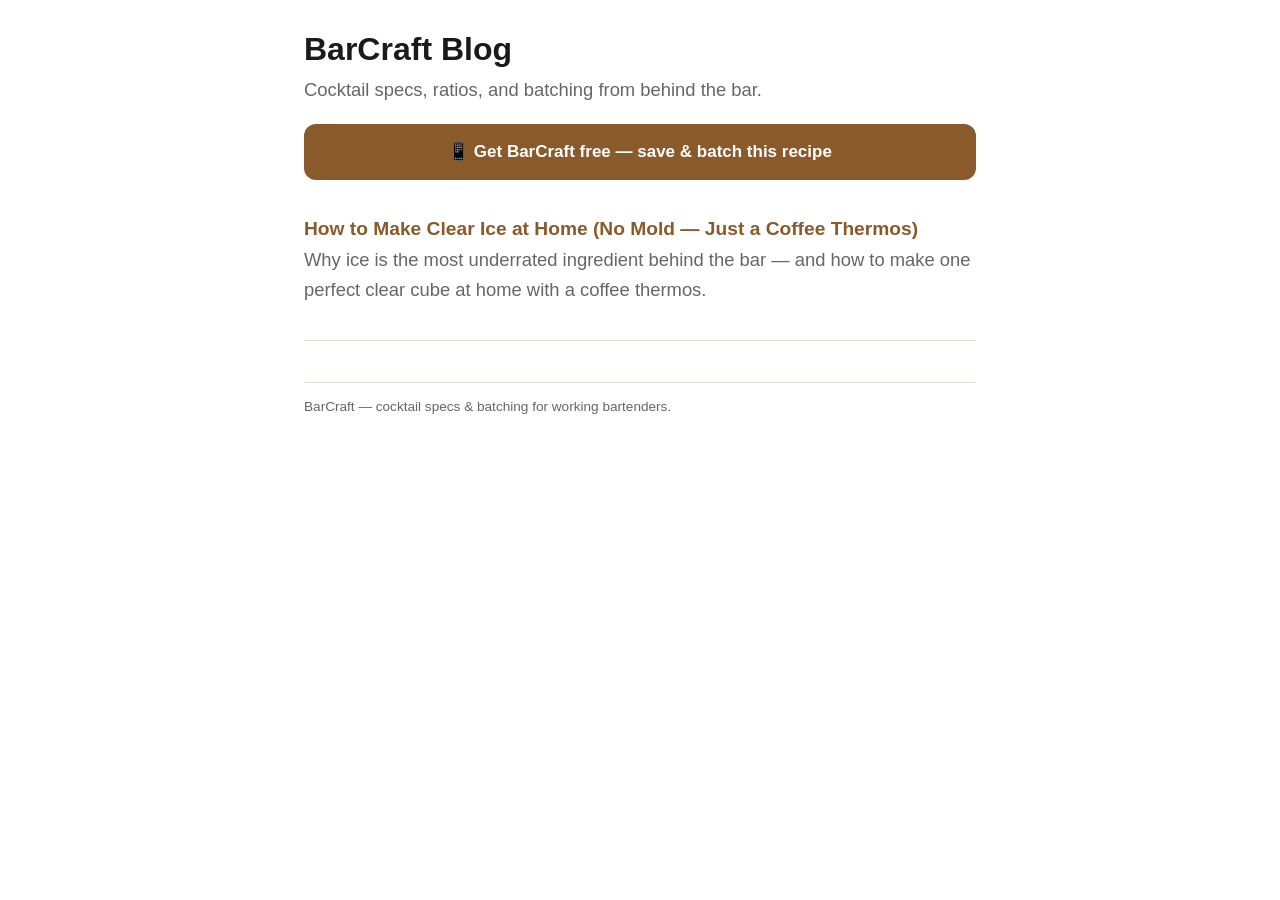
==== blog/index.html @ a0a1fec4 "blog: publish 1 post(s) [2026-07-14 11:52 UTC]" ====
<!doctype html><html lang="en"><head><meta charset="utf-8"><meta name="viewport" content="width=device-width,initial-scale=1"><title>BarCraft Blog — cocktail recipes, ratios &amp; batching</title><meta name="description" content="Cocktail specs, ratios, and batching tips from a working bartender. Download BarCraft to save and scale any recipe."><link rel="canonical" href="https://barcraft.bar/blog/"><meta property="og:type" content="article"><meta property="og:title" content="BarCraft Blog — cocktail recipes, ratios &amp; batching"><meta property="og:description" content="Cocktail specs, ratios, and batching tips from a working bartender. Download BarCraft to save and scale any recipe."><meta property="og:url" content="https://barcraft.bar/blog/"><meta property="og:site_name" content="BarCraft"><meta name="twitter:card" content="summary"><style>
:root{--fg:#1a1a1a;--muted:#666;--bg:#fff;--card:#f6f4f0;--accent:#8a5a2b;--line:#e5e0d8}
@media(prefers-color-scheme:dark){:root{--fg:#ececec;--muted:#9a9a9a;--bg:#141414;--card:#1e1c1a;--accent:#d6a06a;--line:#2a2724}}
*{box-sizing:border-box}
body{margin:0;font:17px/1.65 -apple-system,BlinkMacSystemFont,"Segoe UI",Roboto,Helvetica,Arial,sans-serif;color:var(--fg);background:var(--bg)}
.wrap{max-width:720px;margin:0 auto;padding:24px}
a{color:var(--accent)}
img{max-width:100%;height:auto;border-radius:10px}
h1{font-size:2rem;line-height:1.2;margin:.2em 0}
.dek{color:var(--muted);font-size:1.15rem;margin:0 0 1em}
.byline{color:var(--muted);font-size:.9rem;margin-bottom:1.5em}
.spec-card{background:var(--card);border:1px solid var(--line);border-radius:14px;padding:20px 24px;margin:1.5em 0}
.spec-card h2{margin-top:0}
.spec-meta{display:flex;flex-wrap:wrap;gap:16px;color:var(--muted);font-size:.95rem;margin-top:12px}
.cta{display:block;background:var(--accent);color:#fff;text-decoration:none;text-align:center;font-weight:600;padding:14px 20px;border-radius:12px;margin:2em 0}
.cta.small{margin:1em 0}
.posts{list-style:none;padding:0}
.posts li{padding:16px 0;border-bottom:1px solid var(--line)}
.posts a{font-size:1.2rem;font-weight:600;text-decoration:none}
footer{color:var(--muted);font-size:.85rem;margin-top:3em;border-top:1px solid var(--line);padding-top:1em}
</style><script type="application/ld+json">{"@context": "https://schema.org", "@type": "Blog", "name": "BarCraft Blog", "url": "https://barcraft.bar/blog/"}</script></head><body><main class="wrap"><h1>BarCraft Blog</h1><p class="dek">Cocktail specs, ratios, and batching from behind the bar.</p><a class="cta small" href="https://barcraft.bar/">📱 Get BarCraft free — save &amp; batch this recipe</a><ul class="posts"><li><a href="how-important-is-the-ice-you-use-very.html">How to Make Clear Ice at Home (No Mold — Just a Coffee Thermos)</a><div class="dek">Why ice is the most underrated ingredient behind the bar — and how to make one perfect clear cube at home with a coffee thermos.</div></li></ul><footer>BarCraft — cocktail specs & batching for working bartenders.</footer></main></body></html>
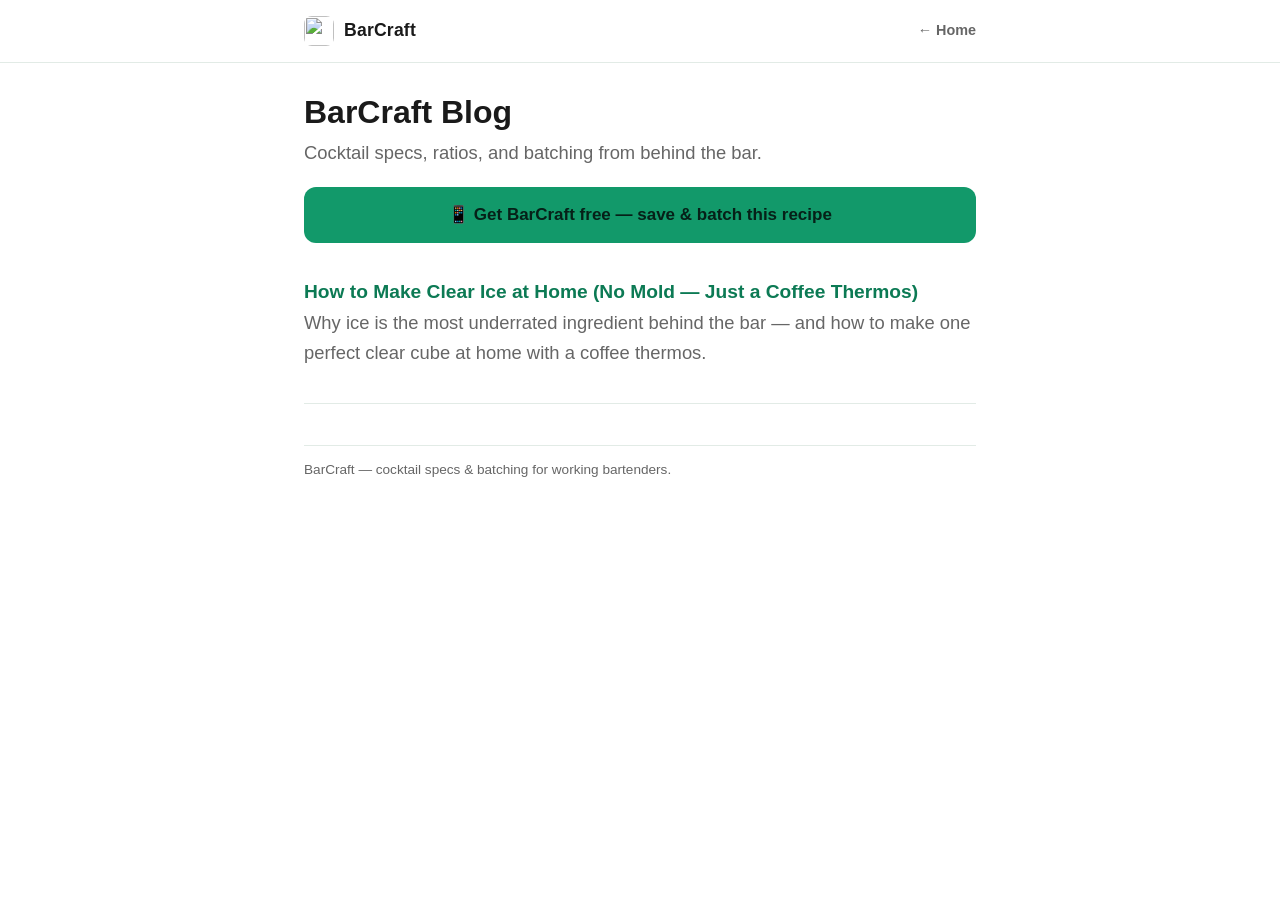
==== commit 2c6e31f1: "blog: green palette + site header on exported pages (interim, matches current template) Hand-applies" ====
--- a/blog/index.html
+++ b/blog/index.html
@@ -1,10 +1,10 @@
 <!doctype html><html lang="en"><head><meta charset="utf-8"><meta name="viewport" content="width=device-width,initial-scale=1"><title>BarCraft Blog — cocktail recipes, ratios &amp; batching</title><meta name="description" content="Cocktail specs, ratios, and batching tips from a working bartender. Download BarCraft to save and scale any recipe."><link rel="canonical" href="https://barcraft.bar/blog/"><meta property="og:type" content="article"><meta property="og:title" content="BarCraft Blog — cocktail recipes, ratios &amp; batching"><meta property="og:description" content="Cocktail specs, ratios, and batching tips from a working bartender. Download BarCraft to save and scale any recipe."><meta property="og:url" content="https://barcraft.bar/blog/"><meta property="og:site_name" content="BarCraft"><meta name="twitter:card" content="summary"><style>
-:root{--fg:#1a1a1a;--muted:#666;--bg:#fff;--card:#f6f4f0;--accent:#8a5a2b;--line:#e5e0d8}
-@media(prefers-color-scheme:dark){:root{--fg:#ececec;--muted:#9a9a9a;--bg:#141414;--card:#1e1c1a;--accent:#d6a06a;--line:#2a2724}}
+:root{--fg:#1a1a1a;--muted:#666;--bg:#fff;--card:#f3f8f5;--accent:#12996a;--accent-ink:#0c7a54;--line:#e2ebe6}
+@media(prefers-color-scheme:dark){:root{--fg:#f5f5f5;--muted:#a3a8b3;--bg:#0f1115;--card:#1a1d23;--accent:#5dd39e;--accent-ink:#5dd39e;--line:#2a2e37}}
 *{box-sizing:border-box}
 body{margin:0;font:17px/1.65 -apple-system,BlinkMacSystemFont,"Segoe UI",Roboto,Helvetica,Arial,sans-serif;color:var(--fg);background:var(--bg)}
 .wrap{max-width:720px;margin:0 auto;padding:24px}
-a{color:var(--accent)}
+a{color:var(--accent-ink)}
 img{max-width:100%;height:auto;border-radius:10px}
 h1{font-size:2rem;line-height:1.2;margin:.2em 0}
 .dek{color:var(--muted);font-size:1.15rem;margin:0 0 1em}
@@ -12,10 +12,16 @@
 .spec-card{background:var(--card);border:1px solid var(--line);border-radius:14px;padding:20px 24px;margin:1.5em 0}
 .spec-card h2{margin-top:0}
 .spec-meta{display:flex;flex-wrap:wrap;gap:16px;color:var(--muted);font-size:.95rem;margin-top:12px}
-.cta{display:block;background:var(--accent);color:#fff;text-decoration:none;text-align:center;font-weight:600;padding:14px 20px;border-radius:12px;margin:2em 0}
+.cta{display:block;background:var(--accent);color:#062018;text-decoration:none;text-align:center;font-weight:700;padding:14px 20px;border-radius:12px;margin:2em 0}
 .cta.small{margin:1em 0}
 .posts{list-style:none;padding:0}
 .posts li{padding:16px 0;border-bottom:1px solid var(--line)}
 .posts a{font-size:1.2rem;font-weight:600;text-decoration:none}
 footer{color:var(--muted);font-size:.85rem;margin-top:3em;border-top:1px solid var(--line);padding-top:1em}
-</style><script type="application/ld+json">{"@context": "https://schema.org", "@type": "Blog", "name": "BarCraft Blog", "url": "https://barcraft.bar/blog/"}</script></head><body><main class="wrap"><h1>BarCraft Blog</h1><p class="dek">Cocktail specs, ratios, and batching from behind the bar.</p><a class="cta small" href="https://barcraft.bar/">📱 Get BarCraft free — save &amp; batch this recipe</a><ul class="posts"><li><a href="how-important-is-the-ice-you-use-very.html">How to Make Clear Ice at Home (No Mold — Just a Coffee Thermos)</a><div class="dek">Why ice is the most underrated ingredient behind the bar — and how to make one perfect clear cube at home with a coffee thermos.</div></li></ul><footer>BarCraft — cocktail specs & batching for working bartenders.</footer></main></body></html>+.site-header{border-bottom:1px solid var(--line);background:var(--bg)}
+.site-header .bar{max-width:720px;margin:0 auto;padding:16px 24px;display:flex;align-items:center;gap:12px}
+.site-header .brand{display:flex;align-items:center;gap:10px;text-decoration:none;color:var(--fg);font-weight:700;font-size:1.1rem;letter-spacing:.2px}
+.site-header .brand img{width:30px;height:30px;border-radius:8px}
+.site-header .tag{margin-left:auto;color:var(--muted);text-decoration:none;font-size:.9rem;font-weight:600}
+.site-header .tag:hover{color:var(--accent-ink)}
+</style><script type="application/ld+json">{"@context": "https://schema.org", "@type": "Blog", "name": "BarCraft Blog", "url": "https://barcraft.bar/blog/"}</script></head><body><header class="site-header"><div class="bar"><a class="brand" href="https://barcraft.bar/"><img src="/assets/logo.png" alt="">BarCraft</a><a class="tag" href="https://barcraft.bar/">← Home</a></div></header><main class="wrap"><h1>BarCraft Blog</h1><p class="dek">Cocktail specs, ratios, and batching from behind the bar.</p><a class="cta small" href="https://barcraft.bar/">📱 Get BarCraft free — save &amp; batch this recipe</a><ul class="posts"><li><a href="how-important-is-the-ice-you-use-very.html">How to Make Clear Ice at Home (No Mold — Just a Coffee Thermos)</a><div class="dek">Why ice is the most underrated ingredient behind the bar — and how to make one perfect clear cube at home with a coffee thermos.</div></li></ul><footer>BarCraft — cocktail specs & batching for working bartenders.</footer></main></body></html>
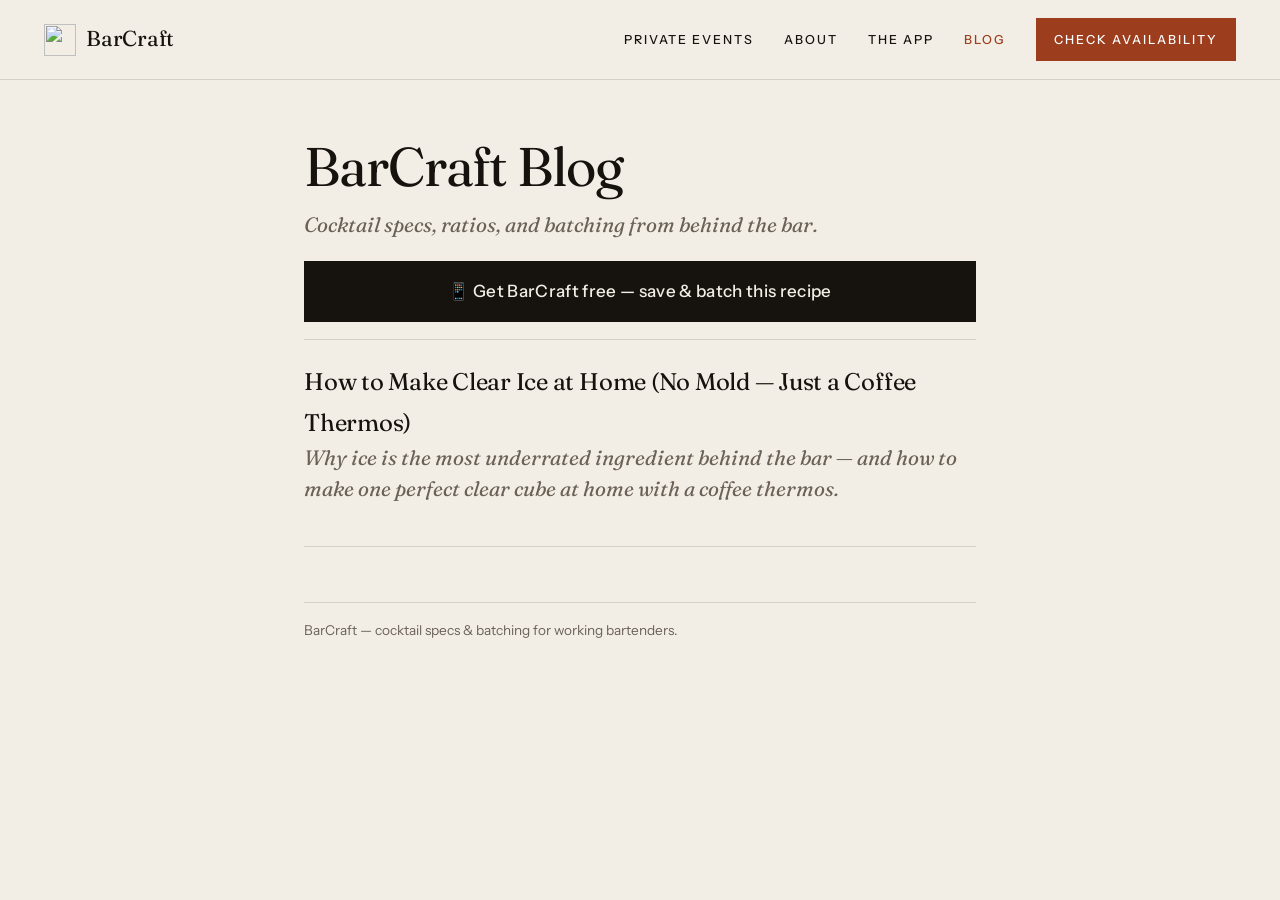
==== commit 9078198a: "blog: publish 1 post(s) [2026-10-30 12:24 UTC]" ====
--- a/blog/index.html
+++ b/blog/index.html
@@ -1,27 +1,36 @@
-<!doctype html><html lang="en"><head><meta charset="utf-8"><meta name="viewport" content="width=device-width,initial-scale=1"><title>BarCraft Blog — cocktail recipes, ratios &amp; batching</title><meta name="description" content="Cocktail specs, ratios, and batching tips from a working bartender. Download BarCraft to save and scale any recipe."><link rel="canonical" href="https://barcraft.bar/blog/"><meta property="og:type" content="article"><meta property="og:title" content="BarCraft Blog — cocktail recipes, ratios &amp; batching"><meta property="og:description" content="Cocktail specs, ratios, and batching tips from a working bartender. Download BarCraft to save and scale any recipe."><meta property="og:url" content="https://barcraft.bar/blog/"><meta property="og:site_name" content="BarCraft"><meta name="twitter:card" content="summary"><style>
-:root{--fg:#1a1a1a;--muted:#666;--bg:#fff;--card:#f3f8f5;--accent:#12996a;--accent-ink:#0c7a54;--line:#e2ebe6}
-@media(prefers-color-scheme:dark){:root{--fg:#f5f5f5;--muted:#a3a8b3;--bg:#0f1115;--card:#1a1d23;--accent:#5dd39e;--accent-ink:#5dd39e;--line:#2a2e37}}
+<!doctype html><html lang="en"><head><meta charset="utf-8"><meta name="viewport" content="width=device-width,initial-scale=1"><title>BarCraft Blog — cocktail recipes, ratios &amp; batching</title><meta name="description" content="Cocktail specs, ratios, and batching tips from a working bartender. Download BarCraft to save and scale any recipe."><link rel="canonical" href="https://barcraft.bar/blog/"><meta property="og:type" content="article"><meta property="og:title" content="BarCraft Blog — cocktail recipes, ratios &amp; batching"><meta property="og:description" content="Cocktail specs, ratios, and batching tips from a working bartender. Download BarCraft to save and scale any recipe."><meta property="og:url" content="https://barcraft.bar/blog/"><meta property="og:site_name" content="BarCraft"><meta name="twitter:card" content="summary"><meta name="theme-color" content="#f3eee5"><link rel="preconnect" href="https://fonts.googleapis.com"><link rel="preconnect" href="https://fonts.gstatic.com" crossorigin><link rel="stylesheet" href="https://fonts.googleapis.com/css2?family=Fraunces:ital,opsz,wght@0,9..144,400;1,9..144,400&family=Instrument+Sans:wght@400;500&display=swap"><style>
+:root{--fg:#16130f;--muted:#6a6157;--bg:#f3eee5;--card:#fbf8f2;--accent:#9c3d1e;--accent-hover:#b44b28;--line:rgba(22,19,15,.14);--serif:"Fraunces",Georgia,serif;--sans:"Instrument Sans","Helvetica Neue",Arial,sans-serif}
 *{box-sizing:border-box}
-body{margin:0;font:17px/1.65 -apple-system,BlinkMacSystemFont,"Segoe UI",Roboto,Helvetica,Arial,sans-serif;color:var(--fg);background:var(--bg)}
-.wrap{max-width:720px;margin:0 auto;padding:24px}
-a{color:var(--accent-ink)}
-img{max-width:100%;height:auto;border-radius:10px}
-h1{font-size:2rem;line-height:1.2;margin:.2em 0}
-.dek{color:var(--muted);font-size:1.15rem;margin:0 0 1em}
-.byline{color:var(--muted);font-size:.9rem;margin-bottom:1.5em}
-.spec-card{background:var(--card);border:1px solid var(--line);border-radius:14px;padding:20px 24px;margin:1.5em 0}
+body{margin:0;font:17px/1.7 var(--sans);color:var(--fg);background:var(--bg);-webkit-font-smoothing:antialiased}
+.wrap{max-width:720px;margin:0 auto;padding:40px 24px 64px}
+a{color:var(--accent);text-underline-offset:3px}
+a:hover{color:var(--accent-hover)}
+img{max-width:100%;height:auto;display:block;margin:1.5em 0}
+h1,h2,h3{font-family:var(--serif);font-weight:400;letter-spacing:-.02em;line-height:1.1}
+h1{font-size:clamp(2.3rem,6vw,3.4rem);margin:.3em 0 .25em}
+h2{font-size:1.75rem;margin:1.8em 0 .5em}
+h3{font-size:1.3rem;margin:1.5em 0 .4em}
+.dek{font-family:var(--serif);font-style:italic;color:var(--muted);font-size:1.3rem;line-height:1.45;margin:0 0 1em}
+.byline{color:var(--muted);font-size:.78rem;letter-spacing:.18em;text-transform:uppercase;margin-bottom:1.5em}
+.spec-card{background:var(--card);border:1px solid var(--line);padding:24px 28px;margin:2em 0}
 .spec-card h2{margin-top:0}
 .spec-meta{display:flex;flex-wrap:wrap;gap:16px;color:var(--muted);font-size:.95rem;margin-top:12px}
-.cta{display:block;background:var(--accent);color:#062018;text-decoration:none;text-align:center;font-weight:700;padding:14px 20px;border-radius:12px;margin:2em 0}
+.cta{display:block;background:var(--fg);color:var(--bg);text-decoration:none;text-align:center;font-weight:500;letter-spacing:.02em;padding:16px 20px;margin:2em 0}
+.cta:hover{background:var(--accent);color:#fff}
 .cta.small{margin:1em 0}
-.posts{list-style:none;padding:0}
-.posts li{padding:16px 0;border-bottom:1px solid var(--line)}
-.posts a{font-size:1.2rem;font-weight:600;text-decoration:none}
-footer{color:var(--muted);font-size:.85rem;margin-top:3em;border-top:1px solid var(--line);padding-top:1em}
+.posts{list-style:none;padding:0;border-top:1px solid var(--line)}
+.posts li{padding:22px 0;border-bottom:1px solid var(--line)}
+.posts a{font-family:var(--serif);font-size:1.5rem;letter-spacing:-.01em;color:var(--fg);text-decoration:none}
+.posts a:hover{color:var(--accent)}
+footer{color:var(--muted);font-size:.85rem;margin-top:4em;border-top:1px solid var(--line);padding-top:1.2em}
 .site-header{border-bottom:1px solid var(--line);background:var(--bg)}
-.site-header .bar{max-width:720px;margin:0 auto;padding:16px 24px;display:flex;align-items:center;gap:12px}
-.site-header .brand{display:flex;align-items:center;gap:10px;text-decoration:none;color:var(--fg);font-weight:700;font-size:1.1rem;letter-spacing:.2px}
-.site-header .brand img{width:30px;height:30px;border-radius:8px}
-.site-header .tag{margin-left:auto;color:var(--muted);text-decoration:none;font-size:.9rem;font-weight:600}
-.site-header .tag:hover{color:var(--accent-ink)}
-</style><script type="application/ld+json">{"@context": "https://schema.org", "@type": "Blog", "name": "BarCraft Blog", "url": "https://barcraft.bar/blog/"}</script></head><body><header class="site-header"><div class="bar"><a class="brand" href="https://barcraft.bar/"><img src="/assets/logo.png" alt="">BarCraft</a><a class="tag" href="https://barcraft.bar/">← Home</a></div></header><main class="wrap"><h1>BarCraft Blog</h1><p class="dek">Cocktail specs, ratios, and batching from behind the bar.</p><a class="cta small" href="https://barcraft.bar/">📱 Get BarCraft free — save &amp; batch this recipe</a><ul class="posts"><li><a href="how-important-is-the-ice-you-use-very.html">How to Make Clear Ice at Home (No Mold — Just a Coffee Thermos)</a><div class="dek">Why ice is the most underrated ingredient behind the bar — and how to make one perfect clear cube at home with a coffee thermos.</div></li></ul><footer>BarCraft — cocktail specs & batching for working bartenders.</footer></main></body></html>+.site-header .bar{max-width:1240px;margin:0 auto;padding:18px 24px;display:flex;align-items:center;gap:12px}
+.site-header .brand{display:flex;align-items:center;gap:10px;text-decoration:none;color:var(--fg);font-family:var(--serif);font-size:1.35rem;letter-spacing:-.01em}
+.site-header .brand img{width:32px;height:32px;margin:0}
+.site-header nav{margin-left:auto;display:flex;align-items:center;gap:30px}
+.site-header nav a{color:var(--fg);text-decoration:none;font-size:.78rem;font-weight:500;letter-spacing:.16em;text-transform:uppercase}
+.site-header nav a:hover,.site-header nav a[aria-current]{color:var(--accent)}
+.site-header nav .btn{background:var(--accent);color:#fff;padding:11px 18px}
+.site-header nav .btn:hover{background:var(--accent-hover);color:#fff}
+@media(max-width:820px){.site-header nav a:not(.btn):not([aria-current]){display:none}.site-header nav{gap:18px}}
+</style><script type="application/ld+json">{"@context": "https://schema.org", "@type": "Blog", "name": "BarCraft Blog", "url": "https://barcraft.bar/blog/"}</script></head><body><header class="site-header"><div class="bar"><a class="brand" href="/"><img src="/assets/logo.png" alt="">BarCraft</a><nav><a href="/hire.html">Private Events</a><a href="/about.html">About</a><a href="/app.html">The App</a><a href="/blog/" aria-current="page">Blog</a><a class="btn" href="/hire.html#inquire">Check availability</a></nav></div></header><main class="wrap"><h1>BarCraft Blog</h1><p class="dek">Cocktail specs, ratios, and batching from behind the bar.</p><a class="cta small" href="https://barcraft.bar/app.html">📱 Get BarCraft free — save &amp; batch this recipe</a><ul class="posts"><li><a href="how-to-make-clear-ice-at-home.html">How to Make Clear Ice at Home (No Mold — Just a Coffee Thermos)</a><div class="dek">Why ice is the most underrated ingredient behind the bar — and how to make one perfect clear cube at home with a coffee thermos.</div></li></ul><footer>BarCraft — cocktail specs & batching for working bartenders.</footer></main></body></html>
